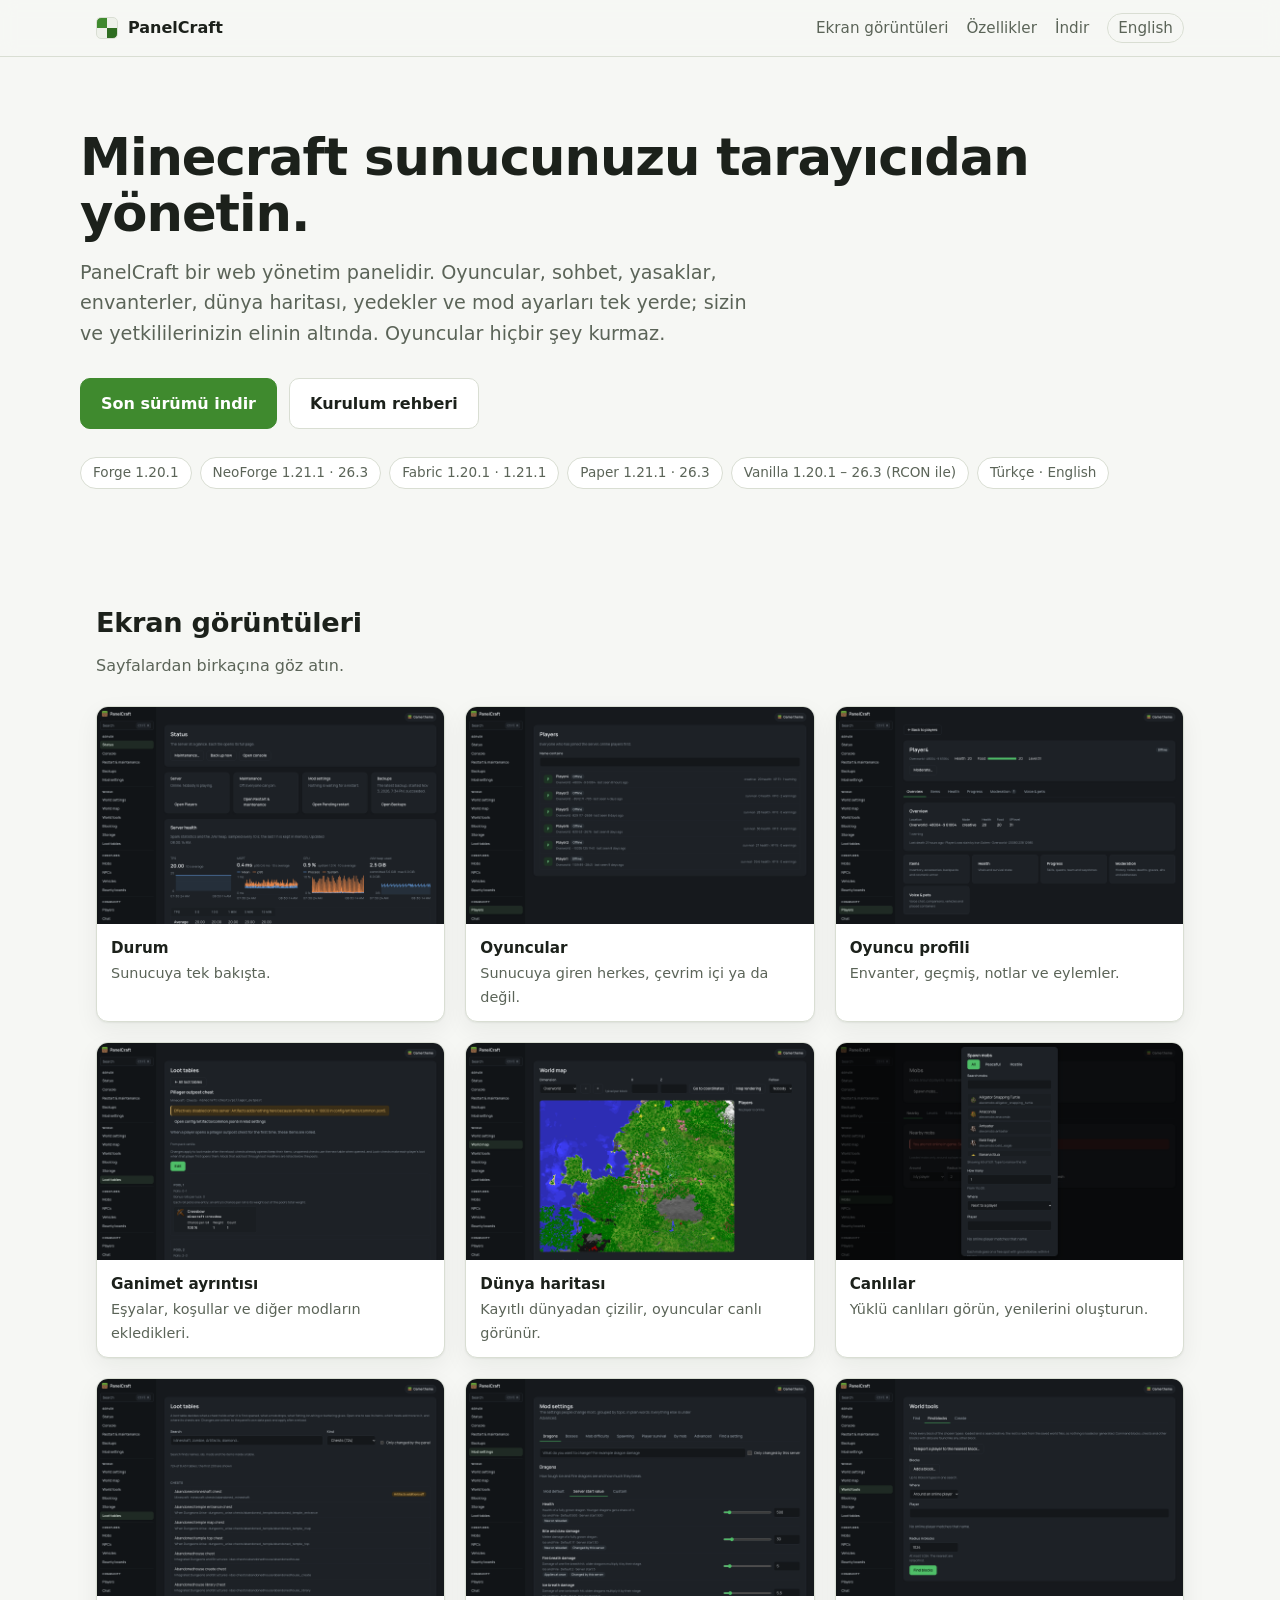
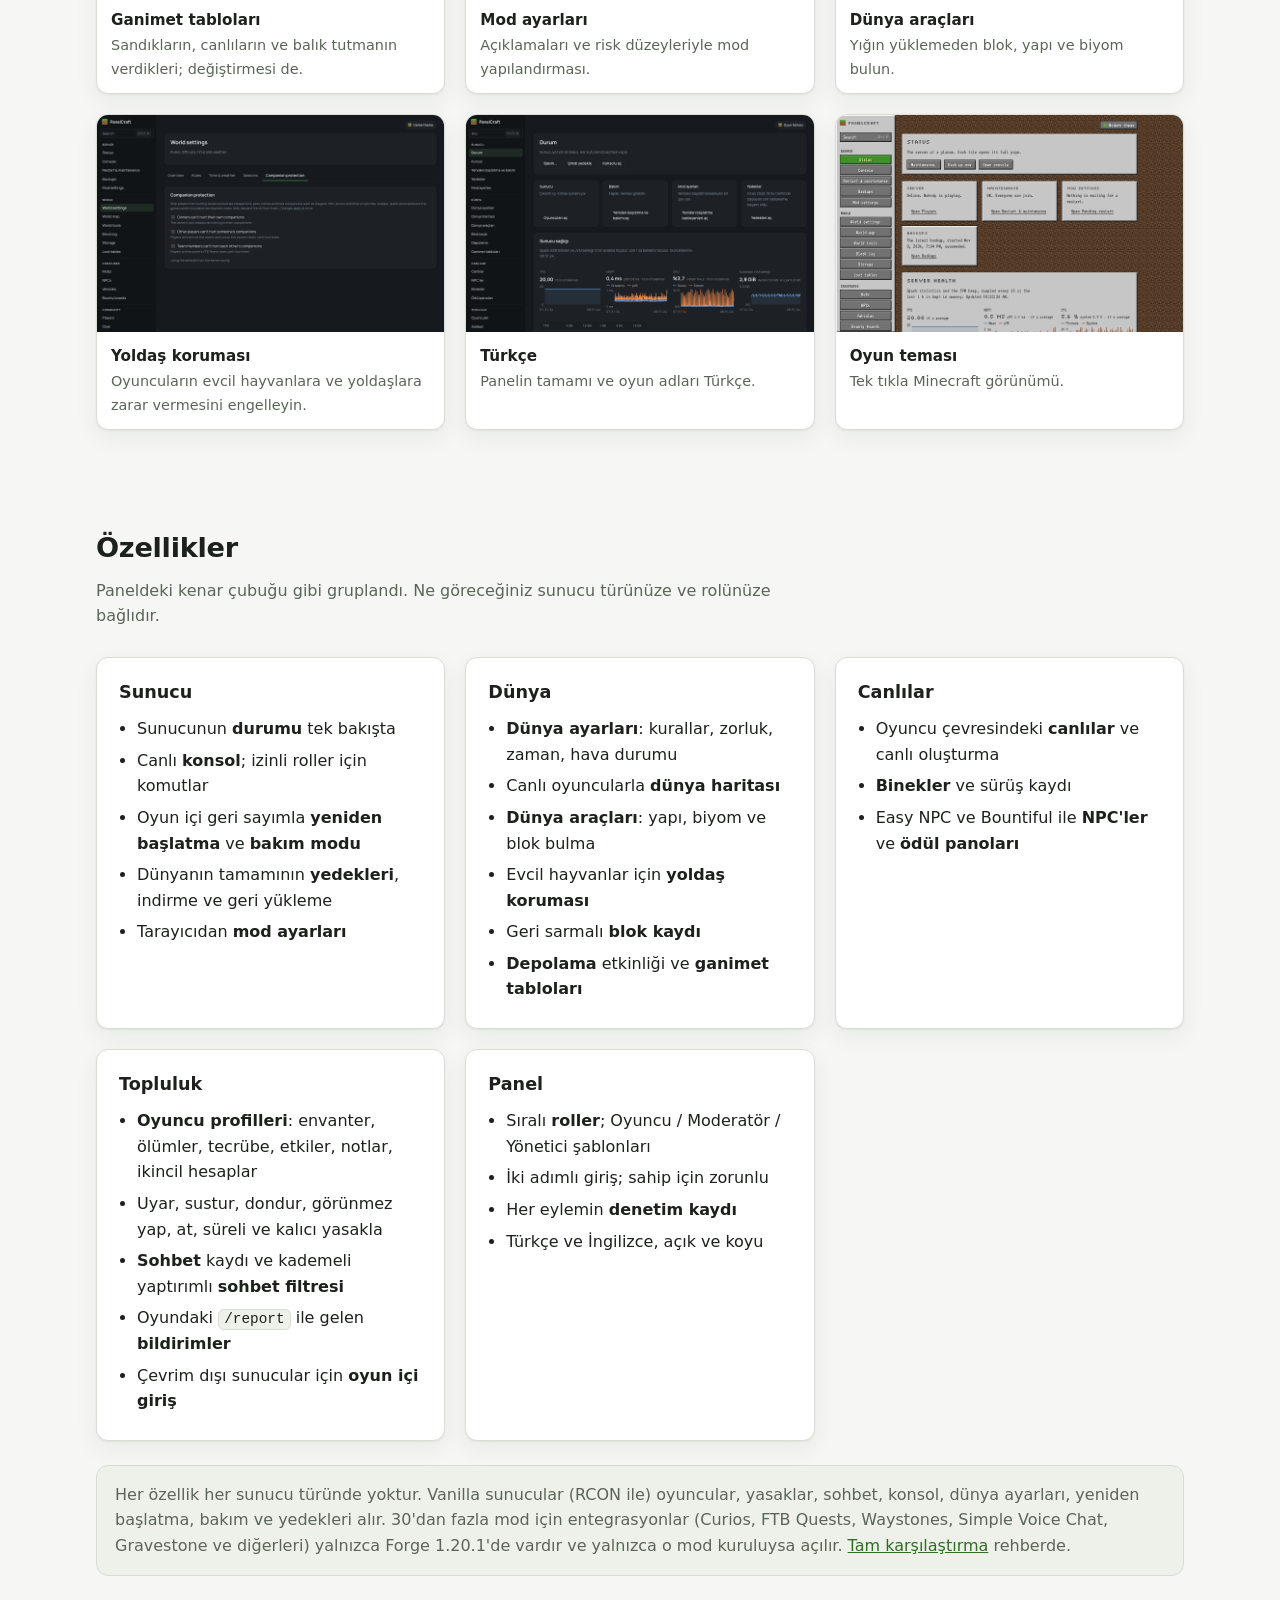
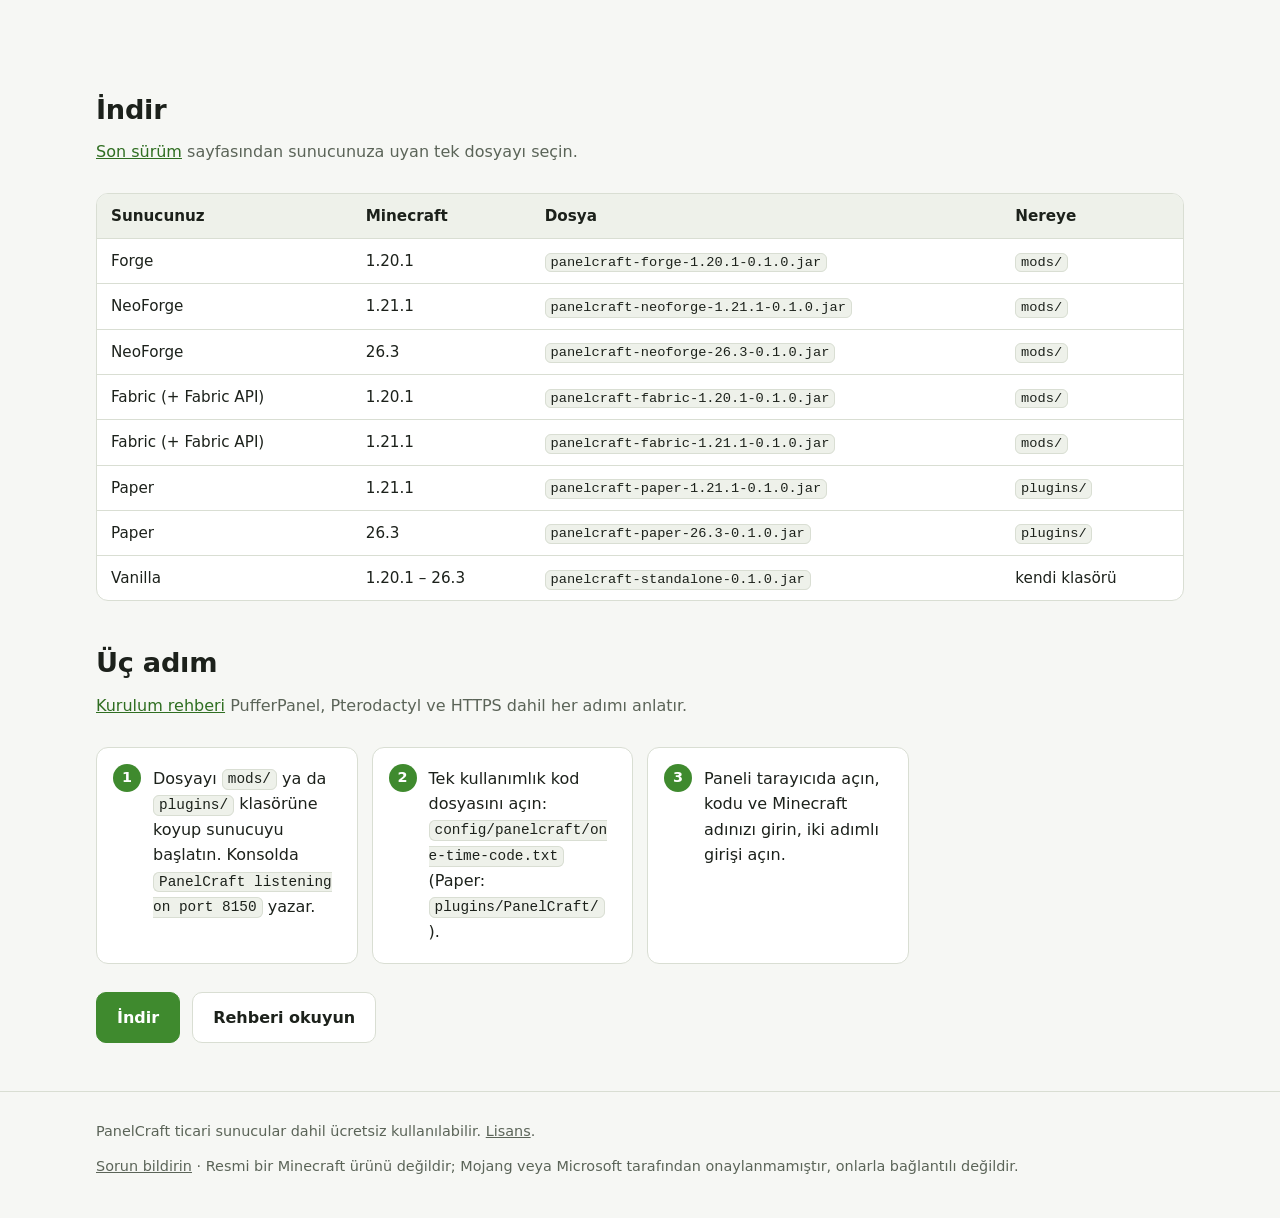
==== docs/tr.html @ 31ed97be "Add the PanelCraft readme in English and Turkish, the licence, third-party notices, the project page" ====
<!doctype html>
<html lang="tr">
<head>
<meta charset="utf-8">
<meta name="viewport" content="width=device-width, initial-scale=1">
<title>PanelCraft</title>
<meta name="description" content="Minecraft sunucuları için web yönetim paneli. Forge, NeoForge, Fabric, Paper ve vanilla. Ücretsiz kullanım.">
<meta name="color-scheme" content="light dark">
<link rel="alternate" hreflang="en" href="./">
<link rel="stylesheet" href="style.css">
</head>
<body>

<header class="top">
  <div class="wrap">
    <a class="brand" href="tr.html"><span class="brand-mark" aria-hidden="true"></span>PanelCraft</a>
    <nav aria-label="Ana menü">
      <a class="hide-sm" href="#ekran-goruntuleri">Ekran görüntüleri</a>
      <a class="hide-sm" href="#ozellikler">Özellikler</a>
      <a class="hide-sm" href="#indir">İndir</a>
      <a class="lang" href="./" hreflang="en" lang="en">English</a>
    </nav>
  </div>
</header>

<main>
  <div class="wrap hero">
    <h1>Minecraft sunucunuzu tarayıcıdan yönetin.</h1>
    <p class="lede">PanelCraft bir web yönetim panelidir. Oyuncular, sohbet, yasaklar, envanterler, dünya haritası, yedekler ve mod ayarları tek yerde; sizin ve yetkililerinizin elinin altında. Oyuncular hiçbir şey kurmaz.</p>
    <div class="cta">
      <a class="btn primary" href="https://github.com/panelcraft/panelcraft/releases/latest">Son sürümü indir</a>
      <a class="btn" href="https://github.com/panelcraft/panelcraft/blob/main/README.tr.md#kurulum">Kurulum rehberi</a>
    </div>
    <ul class="platforms" aria-label="Desteklenen sunucular">
      <li>Forge 1.20.1</li>
      <li>NeoForge 1.21.1 · 26.3</li>
      <li>Fabric 1.20.1 · 1.21.1</li>
      <li>Paper 1.21.1 · 26.3</li>
      <li>Vanilla 1.20.1 – 26.3 (RCON ile)</li>
      <li>Türkçe · English</li>
    </ul>
  </div>

  <section id="ekran-goruntuleri">
    <div class="wrap">
      <h2>Ekran görüntüleri</h2>
      <p class="sub">Sayfalardan birkaçına göz atın.</p>
      <div class="gallery">
        <figure class="shot" data-placeholder="status.png"><img src="screenshots/status.png" alt="Durum sayfası" loading="lazy" onerror="this.parentNode.classList.add('missing')"><figcaption><b>Durum</b><span>Sunucuya tek bakışta.</span></figcaption></figure>
        <figure class="shot" data-placeholder="players.png"><img src="screenshots/players.png" alt="Oyuncular sayfası" loading="lazy" onerror="this.parentNode.classList.add('missing')"><figcaption><b>Oyuncular</b><span>Sunucuya giren herkes, çevrim içi ya da değil.</span></figcaption></figure>
        <figure class="shot" data-placeholder="profile.png"><img src="screenshots/profile.png" alt="Oyuncu profili" loading="lazy" onerror="this.parentNode.classList.add('missing')"><figcaption><b>Oyuncu profili</b><span>Envanter, geçmiş, notlar ve eylemler.</span></figcaption></figure>
        <figure class="shot" data-placeholder="loot-detail.png"><img src="screenshots/loot-detail.png" alt="Ganimet tablosu ayrıntısı" loading="lazy" onerror="this.parentNode.classList.add('missing')"><figcaption><b>Ganimet ayrıntısı</b><span>Eşyalar, koşullar ve diğer modların ekledikleri.</span></figcaption></figure>
        <figure class="shot" data-placeholder="map.png"><img src="screenshots/map.png" alt="Dünya haritası" loading="lazy" onerror="this.parentNode.classList.add('missing')"><figcaption><b>Dünya haritası</b><span>Kayıtlı dünyadan çizilir, oyuncular canlı görünür.</span></figcaption></figure>
        <figure class="shot" data-placeholder="spawn-mobs.png"><img src="screenshots/spawn-mobs.png" alt="Canlı oluşturma" loading="lazy" onerror="this.parentNode.classList.add('missing')"><figcaption><b>Canlılar</b><span>Yüklü canlıları görün, yenilerini oluşturun.</span></figcaption></figure>
        <figure class="shot" data-placeholder="loot.png"><img src="screenshots/loot.png" alt="Ganimet tabloları" loading="lazy" onerror="this.parentNode.classList.add('missing')"><figcaption><b>Ganimet tabloları</b><span>Sandıkların, canlıların ve balık tutmanın verdikleri; değiştirmesi de.</span></figcaption></figure>
        <figure class="shot" data-placeholder="mod-settings.png"><img src="screenshots/mod-settings.png" alt="Mod ayarları" loading="lazy" onerror="this.parentNode.classList.add('missing')"><figcaption><b>Mod ayarları</b><span>Açıklamaları ve risk düzeyleriyle mod yapılandırması.</span></figcaption></figure>
        <figure class="shot" data-placeholder="find-blocks.png"><img src="screenshots/find-blocks.png" alt="Blok bulma" loading="lazy" onerror="this.parentNode.classList.add('missing')"><figcaption><b>Dünya araçları</b><span>Yığın yüklemeden blok, yapı ve biyom bulun.</span></figcaption></figure>
        <figure class="shot" data-placeholder="companion-protection.png"><img src="screenshots/companion-protection.png" alt="Yoldaş koruması" loading="lazy" onerror="this.parentNode.classList.add('missing')"><figcaption><b>Yoldaş koruması</b><span>Oyuncuların evcil hayvanlara ve yoldaşlara zarar vermesini engelleyin.</span></figcaption></figure>
        <figure class="shot" data-placeholder="turkish.png"><img src="screenshots/turkish.png" alt="Türkçe panel" loading="lazy" onerror="this.parentNode.classList.add('missing')"><figcaption><b>Türkçe</b><span>Panelin tamamı ve oyun adları Türkçe.</span></figcaption></figure>
        <figure class="shot" data-placeholder="game-theme.png"><img src="screenshots/game-theme.png" alt="Oyun teması" loading="lazy" onerror="this.parentNode.classList.add('missing')"><figcaption><b>Oyun teması</b><span>Tek tıkla Minecraft görünümü.</span></figcaption></figure>
      </div>
    </div>
  </section>

  <section id="ozellikler">
    <div class="wrap">
      <h2>Özellikler</h2>
      <p class="sub">Paneldeki kenar çubuğu gibi gruplandı. Ne göreceğiniz sunucu türünüze ve rolünüze bağlıdır.</p>
      <div class="groups">
        <div class="group">
          <h3>Sunucu</h3>
          <ul>
            <li>Sunucunun <b>durumu</b> tek bakışta</li>
            <li>Canlı <b>konsol</b>; izinli roller için komutlar</li>
            <li>Oyun içi geri sayımla <b>yeniden başlatma</b> ve <b>bakım modu</b></li>
            <li>Dünyanın tamamının <b>yedekleri</b>, indirme ve geri yükleme</li>
            <li>Tarayıcıdan <b>mod ayarları</b></li>
          </ul>
        </div>
        <div class="group">
          <h3>Dünya</h3>
          <ul>
            <li><b>Dünya ayarları</b>: kurallar, zorluk, zaman, hava durumu</li>
            <li>Canlı oyuncularla <b>dünya haritası</b></li>
            <li><b>Dünya araçları</b>: yapı, biyom ve blok bulma</li>
            <li>Evcil hayvanlar için <b>yoldaş koruması</b></li>
            <li>Geri sarmalı <b>blok kaydı</b></li>
            <li><b>Depolama</b> etkinliği ve <b>ganimet tabloları</b></li>
          </ul>
        </div>
        <div class="group">
          <h3>Canlılar</h3>
          <ul>
            <li>Oyuncu çevresindeki <b>canlılar</b> ve canlı oluşturma</li>
            <li><b>Binekler</b> ve sürüş kaydı</li>
            <li>Easy NPC ve Bountiful ile <b>NPC'ler</b> ve <b>ödül panoları</b></li>
          </ul>
        </div>
        <div class="group">
          <h3>Topluluk</h3>
          <ul>
            <li><b>Oyuncu profilleri</b>: envanter, ölümler, tecrübe, etkiler, notlar, ikincil hesaplar</li>
            <li>Uyar, sustur, dondur, görünmez yap, at, süreli ve kalıcı yasakla</li>
            <li><b>Sohbet</b> kaydı ve kademeli yaptırımlı <b>sohbet filtresi</b></li>
            <li>Oyundaki <code>/report</code> ile gelen <b>bildirimler</b></li>
            <li>Çevrim dışı sunucular için <b>oyun içi giriş</b></li>
          </ul>
        </div>
        <div class="group">
          <h3>Panel</h3>
          <ul>
            <li>Sıralı <b>roller</b>; Oyuncu / Moderatör / Yönetici şablonları</li>
            <li>İki adımlı giriş; sahip için zorunlu</li>
            <li>Her eylemin <b>denetim kaydı</b></li>
            <li>Türkçe ve İngilizce, açık ve koyu</li>
          </ul>
        </div>
      </div>
      <p class="note">Her özellik her sunucu türünde yoktur. Vanilla sunucular (RCON ile) oyuncular, yasaklar, sohbet, konsol, dünya ayarları, yeniden başlatma, bakım ve yedekleri alır. 30'dan fazla mod için entegrasyonlar (Curios, FTB Quests, Waystones, Simple Voice Chat, Gravestone ve diğerleri) yalnızca Forge 1.20.1'de vardır ve yalnızca o mod kuruluysa açılır. <a href="https://github.com/panelcraft/panelcraft/blob/main/README.tr.md#sunucu-türüne-göre-özellikler">Tam karşılaştırma</a> rehberde.</p>
    </div>
  </section>

  <section id="indir">
    <div class="wrap">
      <h2>İndir</h2>
      <p class="sub"><a href="https://github.com/panelcraft/panelcraft/releases/latest">Son sürüm</a> sayfasından sunucunuza uyan tek dosyayı seçin.</p>
      <div class="table-scroll">
        <table>
          <thead><tr><th>Sunucunuz</th><th>Minecraft</th><th>Dosya</th><th>Nereye</th></tr></thead>
          <tbody>
            <tr><td>Forge</td><td>1.20.1</td><td><code>panelcraft-forge-1.20.1-0.1.0.jar</code></td><td><code>mods/</code></td></tr>
            <tr><td>NeoForge</td><td>1.21.1</td><td><code>panelcraft-neoforge-1.21.1-0.1.0.jar</code></td><td><code>mods/</code></td></tr>
            <tr><td>NeoForge</td><td>26.3</td><td><code>panelcraft-neoforge-26.3-0.1.0.jar</code></td><td><code>mods/</code></td></tr>
            <tr><td>Fabric (+ Fabric API)</td><td>1.20.1</td><td><code>panelcraft-fabric-1.20.1-0.1.0.jar</code></td><td><code>mods/</code></td></tr>
            <tr><td>Fabric (+ Fabric API)</td><td>1.21.1</td><td><code>panelcraft-fabric-1.21.1-0.1.0.jar</code></td><td><code>mods/</code></td></tr>
            <tr><td>Paper</td><td>1.21.1</td><td><code>panelcraft-paper-1.21.1-0.1.0.jar</code></td><td><code>plugins/</code></td></tr>
            <tr><td>Paper</td><td>26.3</td><td><code>panelcraft-paper-26.3-0.1.0.jar</code></td><td><code>plugins/</code></td></tr>
            <tr><td>Vanilla</td><td>1.20.1 – 26.3</td><td><code>panelcraft-standalone-0.1.0.jar</code></td><td>kendi klasörü</td></tr>
          </tbody>
        </table>
      </div>

      <h2 style="margin-top:40px">Üç adım</h2>
      <p class="sub"><a href="https://github.com/panelcraft/panelcraft/blob/main/README.tr.md#kurulum">Kurulum rehberi</a> PufferPanel, Pterodactyl ve HTTPS dahil her adımı anlatır.</p>
      <ol class="steps">
        <li>Dosyayı <code>mods/</code> ya da <code>plugins/</code> klasörüne koyup sunucuyu başlatın. Konsolda <code>PanelCraft listening on port 8150</code> yazar.</li>
        <li>Tek kullanımlık kod dosyasını açın: <code>config/panelcraft/one-time-code.txt</code> (Paper: <code>plugins/PanelCraft/</code>).</li>
        <li>Paneli tarayıcıda açın, kodu ve Minecraft adınızı girin, iki adımlı girişi açın.</li>
      </ol>
      <div class="cta" style="margin-top:28px">
        <a class="btn primary" href="https://github.com/panelcraft/panelcraft/releases/latest">İndir</a>
        <a class="btn" href="https://github.com/panelcraft/panelcraft/blob/main/README.tr.md#kurulum">Rehberi okuyun</a>
      </div>
    </div>
  </section>
</main>

<footer>
  <div class="wrap">
    <span>PanelCraft ticari sunucular dahil ücretsiz kullanılabilir. <a href="https://github.com/panelcraft/panelcraft/blob/main/LICENSE">Lisans</a>.</span>
    <span><a href="https://github.com/panelcraft/panelcraft/issues">Sorun bildirin</a> · Resmi bir Minecraft ürünü değildir; Mojang veya Microsoft tarafından onaylanmamıştır, onlarla bağlantılı değildir.</span>
  </div>
</footer>

</body>
</html>
---- docs/style.css ----
:root {
  --bg: #f6f7f4;
  --surface: #ffffff;
  --surface-2: #eef1ea;
  --text: #1c211b;
  --muted: #5b6458;
  --line: #d9ded3;
  --accent: #3f8a2e;
  --accent-strong: #2f6e21;
  --accent-text: #ffffff;
  --shadow: 0 1px 2px rgba(20, 30, 15, .06), 0 8px 24px rgba(20, 30, 15, .06);
  --radius: 12px;
  --max: 1120px;
  color-scheme: light;
}

@media (prefers-color-scheme: dark) {
  :root {
    --bg: #111410;
    --surface: #181c17;
    --surface-2: #1f251d;
    --text: #e7ebe3;
    --muted: #a2ab9d;
    --line: #2c3429;
    --accent: #6cc04a;
    --accent-strong: #84d364;
    --accent-text: #0d1a08;
    --shadow: 0 1px 2px rgba(0, 0, 0, .3), 0 8px 24px rgba(0, 0, 0, .25);
    color-scheme: dark;
  }
}

* { box-sizing: border-box; }

html { scroll-behavior: smooth; }

body {
  margin: 0;
  background: var(--bg);
  color: var(--text);
  font: 16px/1.6 system-ui, -apple-system, "Segoe UI", Roboto, "Helvetica Neue", Arial, sans-serif;
  -webkit-font-smoothing: antialiased;
}

a { color: var(--accent-strong); }
a:hover { text-decoration-thickness: 2px; }

code {
  font: .9em/1.4 ui-monospace, SFMono-Regular, Menlo, Consolas, monospace;
  background: var(--surface-2);
  border: 1px solid var(--line);
  border-radius: 6px;
  padding: .1em .35em;
  overflow-wrap: anywhere;
}

.wrap { max-width: var(--max); margin: 0 auto; padding: 0 16px; }

.top {
  position: sticky;
  top: 0;
  z-index: 10;
  background: color-mix(in srgb, var(--bg) 88%, transparent);
  backdrop-filter: blur(8px);
  border-bottom: 1px solid var(--line);
}
.top .wrap { display: flex; align-items: center; gap: 16px; height: 56px; }
.brand { display: flex; align-items: center; gap: 10px; font-weight: 700; color: var(--text); text-decoration: none; }
.brand-mark {
  width: 22px; height: 22px; border-radius: 5px;
  background:
    linear-gradient(var(--accent) 0 0) 0 0 / 50% 50% no-repeat,
    linear-gradient(var(--accent-strong) 0 0) 100% 100% / 50% 50% no-repeat,
    var(--surface-2);
  border: 1px solid var(--line);
}
.top nav { margin-left: auto; display: flex; gap: 18px; align-items: center; }
.top nav a { color: var(--muted); text-decoration: none; font-size: .95rem; }
.top nav a:hover { color: var(--text); }
.lang { border: 1px solid var(--line); border-radius: 999px; padding: 2px 10px; }

@media (max-width: 640px) {
  .top nav a.hide-sm { display: none; }
}

.hero { padding: 72px 0 48px; }
.hero h1 { font-size: clamp(2rem, 5vw, 3.2rem); line-height: 1.1; margin: 0 0 16px; letter-spacing: -.02em; }
.hero p.lede { font-size: 1.2rem; color: var(--muted); max-width: 680px; margin: 0 0 28px; }
.cta { display: flex; flex-wrap: wrap; gap: 12px; }
.btn {
  display: inline-flex; align-items: center; gap: 8px;
  padding: 12px 20px; border-radius: 10px; font-weight: 600; text-decoration: none;
  border: 1px solid var(--line); color: var(--text); background: var(--surface);
}
.btn.primary { background: var(--accent); border-color: var(--accent); color: var(--accent-text); }
.btn.primary:hover { background: var(--accent-strong); border-color: var(--accent-strong); }
.platforms { display: flex; flex-wrap: wrap; gap: 8px; margin-top: 28px; padding: 0; list-style: none; }
.platforms li {
  font-size: .85rem; color: var(--muted); background: var(--surface);
  border: 1px solid var(--line); border-radius: 999px; padding: 4px 12px;
}

section { padding: 48px 0; }
section h2 { font-size: 1.7rem; margin: 0 0 8px; letter-spacing: -.01em; }
section > .wrap > p.sub { color: var(--muted); margin: 0 0 28px; max-width: 720px; }

.gallery { display: grid; grid-template-columns: repeat(auto-fill, minmax(min(100%, 320px), 1fr)); gap: 20px; }
.shot {
  margin: 0; background: var(--surface); border: 1px solid var(--line);
  border-radius: var(--radius); overflow: hidden; box-shadow: var(--shadow);
}
.shot img { display: block; width: 100%; height: auto; aspect-ratio: 16 / 10; object-fit: cover; object-position: top; background: var(--surface-2); }
.shot figcaption { padding: 12px 14px; font-size: .95rem; }
.shot figcaption b { display: block; }
.shot figcaption span { color: var(--muted); font-size: .9rem; }
.shot.missing img { display: none; }
.shot.missing::before {
  content: attr(data-placeholder);
  display: flex; align-items: center; justify-content: center;
  aspect-ratio: 16 / 10; color: var(--muted); font-size: .9rem;
  background: repeating-linear-gradient(45deg, var(--surface-2) 0 12px, var(--surface) 12px 24px);
  border-bottom: 1px solid var(--line);
}

.groups { display: grid; grid-template-columns: repeat(auto-fill, minmax(min(100%, 300px), 1fr)); gap: 20px; }
.group {
  background: var(--surface); border: 1px solid var(--line); border-radius: var(--radius);
  padding: 20px 22px; box-shadow: var(--shadow);
}
.group h3 { margin: 0 0 10px; font-size: 1.1rem; }
.group ul { margin: 0; padding-left: 18px; }
.group li { margin: 6px 0; }
.group li b { font-weight: 600; }

.note {
  margin-top: 24px; padding: 16px 18px; border-radius: var(--radius);
  background: var(--surface-2); border: 1px solid var(--line); color: var(--muted);
}

.table-scroll { overflow-x: auto; border: 1px solid var(--line); border-radius: var(--radius); background: var(--surface); }
table { border-collapse: collapse; width: 100%; min-width: 560px; font-size: .95rem; }
th, td { text-align: left; padding: 10px 14px; border-bottom: 1px solid var(--line); vertical-align: top; }
th { background: var(--surface-2); font-weight: 600; }
tr:last-child td { border-bottom: 0; }

.steps { counter-reset: step; list-style: none; padding: 0; margin: 0; display: grid; gap: 14px; grid-template-columns: repeat(auto-fill, minmax(min(100%, 240px), 1fr)); }
.steps li {
  counter-increment: step; background: var(--surface); border: 1px solid var(--line);
  border-radius: var(--radius); padding: 18px 18px 18px 56px; position: relative;
}
.steps li::before {
  content: counter(step); position: absolute; left: 16px; top: 16px;
  width: 28px; height: 28px; border-radius: 50%;
  background: var(--accent); color: var(--accent-text);
  display: flex; align-items: center; justify-content: center; font-weight: 700; font-size: .9rem;
}

footer { border-top: 1px solid var(--line); padding: 28px 0 40px; color: var(--muted); font-size: .9rem; }
footer .wrap { display: flex; flex-wrap: wrap; gap: 12px 24px; justify-content: space-between; }
footer a { color: var(--muted); }
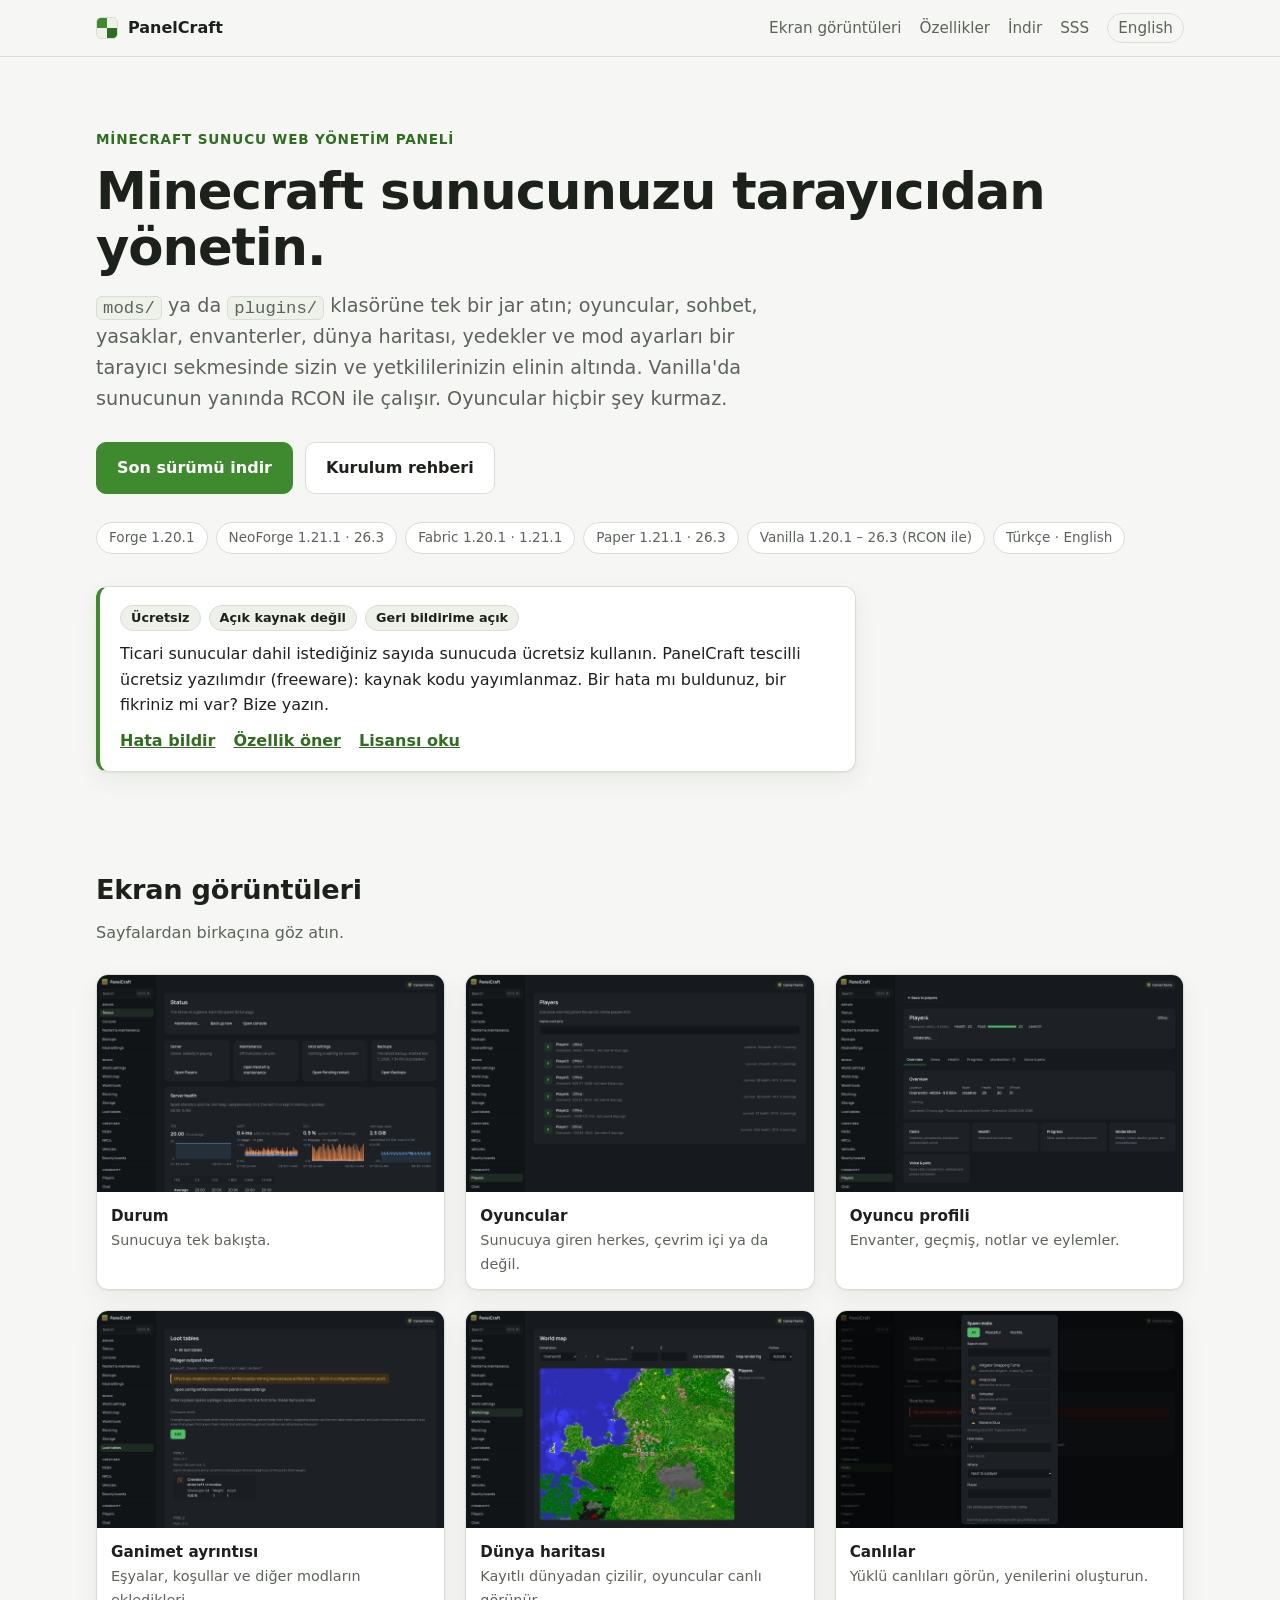
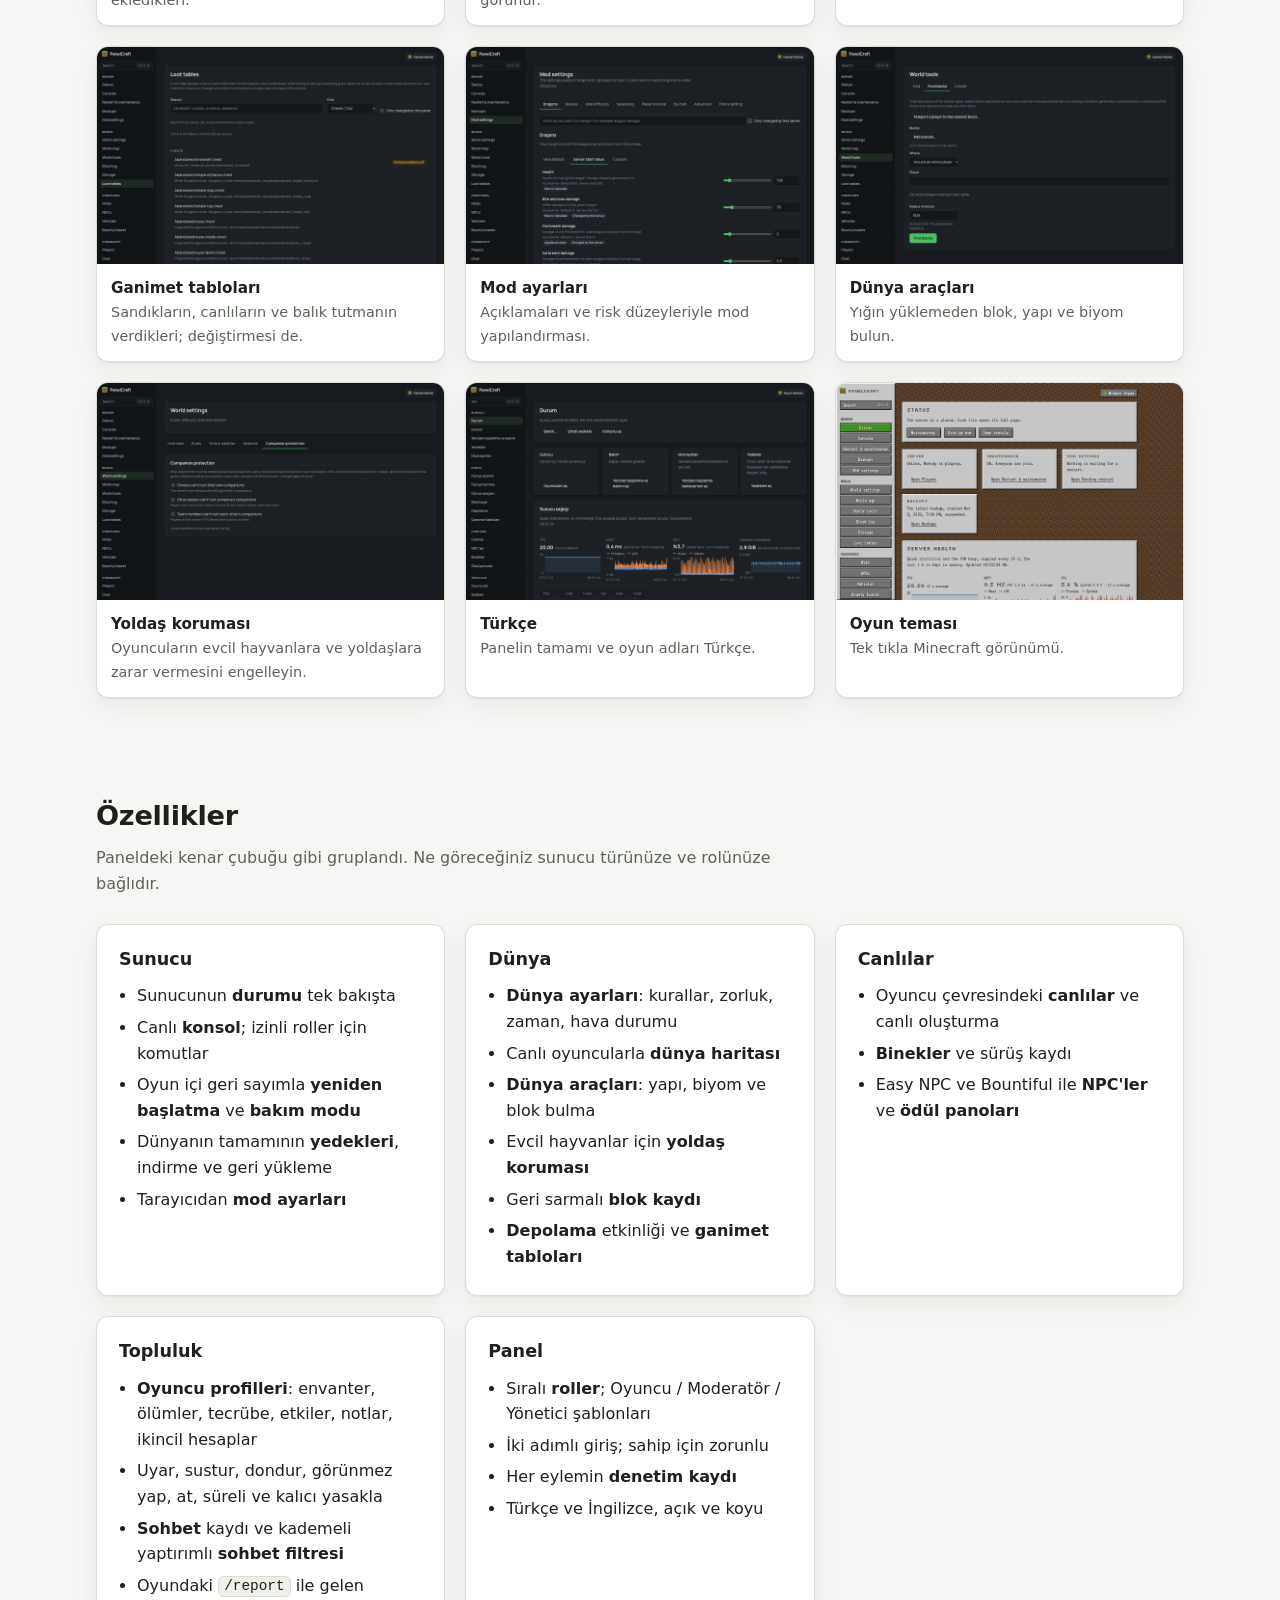
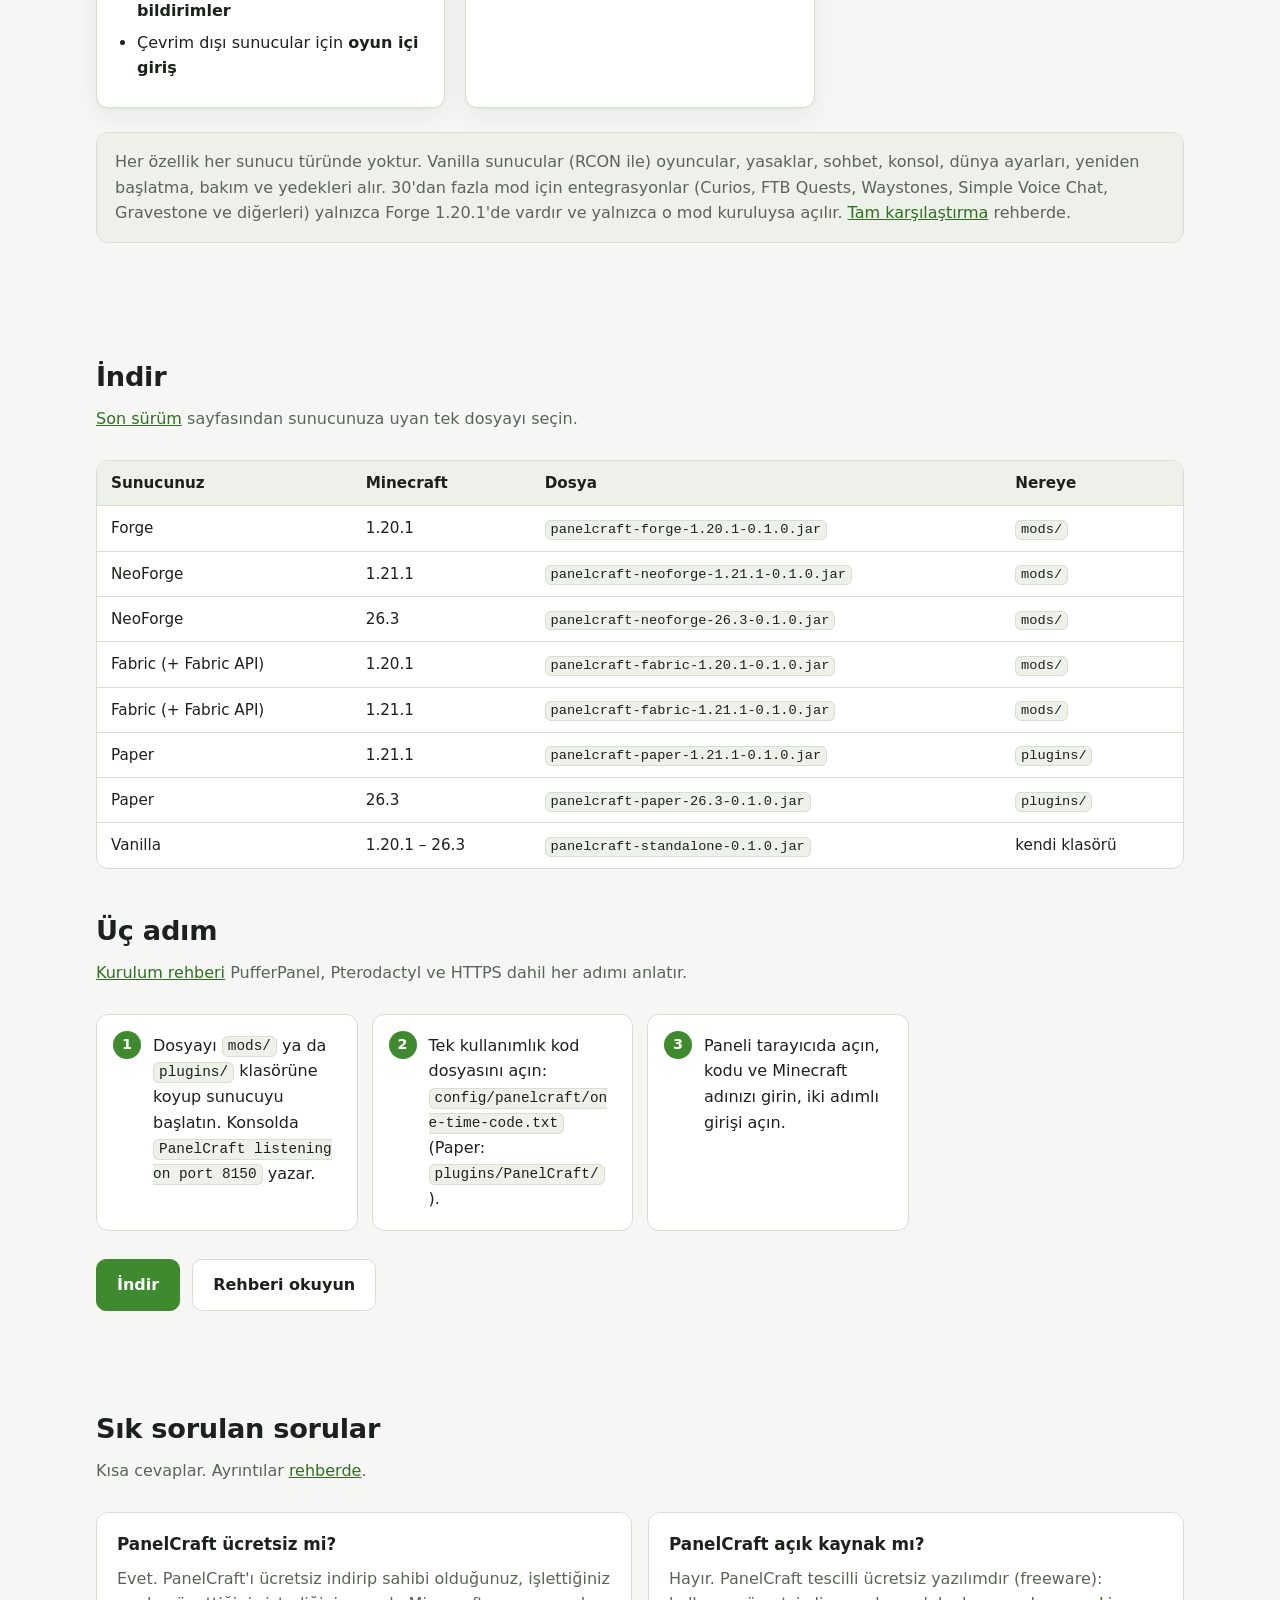
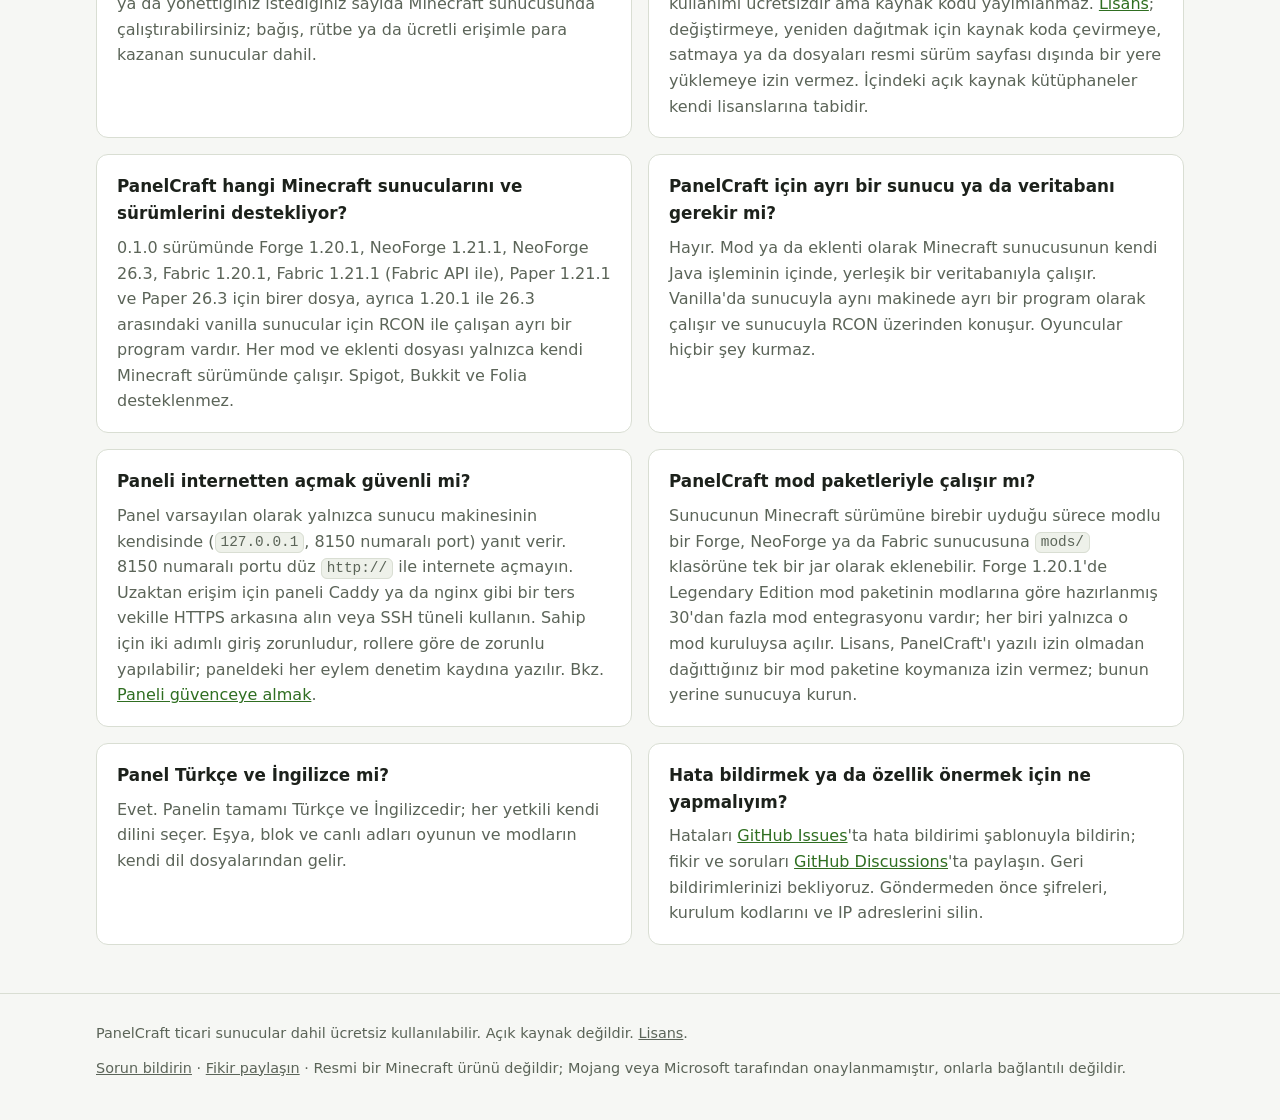
==== commit 821f026d: "Make PanelCraft easy to find for search and AI engines with llms.txt, structured data, an FAQ, a sit" ====
--- a/docs/tr.html
+++ b/docs/tr.html
@@ -3,11 +3,127 @@
 <head>
 <meta charset="utf-8">
 <meta name="viewport" content="width=device-width, initial-scale=1">
-<title>PanelCraft</title>
-<meta name="description" content="Minecraft sunucuları için web yönetim paneli. Forge, NeoForge, Fabric, Paper ve vanilla. Ücretsiz kullanım.">
+<title>PanelCraft: Forge, NeoForge, Fabric ve Paper için Minecraft sunucu web yönetim ve moderasyon paneli</title>
+<meta name="description" content="PanelCraft, Forge, NeoForge, Fabric, Paper ve vanilla (RCON) için ücretsiz bir Minecraft sunucu web yönetim ve moderasyon panelidir. Oyuncular, sohbet, yasaklar, dünya haritası, yedekler ve mod ayarları tarayıcıda. Ücretsiz, açık kaynak değil.">
 <meta name="color-scheme" content="light dark">
-<link rel="alternate" hreflang="en" href="./">
+<link rel="canonical" href="https://panelcraft.github.io/panelcraft/tr.html">
+<link rel="alternate" hreflang="en" href="https://panelcraft.github.io/panelcraft/">
+<link rel="alternate" hreflang="tr" href="https://panelcraft.github.io/panelcraft/tr.html">
+<link rel="alternate" hreflang="x-default" href="https://panelcraft.github.io/panelcraft/">
+<link rel="alternate" type="text/plain" title="llms.txt" href="https://panelcraft.github.io/panelcraft/llms.txt">
+<meta property="og:type" content="website">
+<meta property="og:site_name" content="PanelCraft">
+<meta property="og:title" content="PanelCraft: Minecraft sunucu web yönetim paneli">
+<meta property="og:description" content="Forge, NeoForge, Fabric, Paper ve vanilla Minecraft sunucuları için web moderasyon paneli. Ticari sunucular dahil ücretsiz. Açık kaynak değildir.">
+<meta property="og:url" content="https://panelcraft.github.io/panelcraft/tr.html">
+<meta property="og:locale" content="tr_TR">
+<meta property="og:locale:alternate" content="en_US">
+<meta property="og:image" content="https://panelcraft.github.io/panelcraft/screenshots/turkish.png">
+<meta property="og:image:width" content="1440">
+<meta property="og:image:height" content="900">
+<meta property="og:image:alt" content="PanelCraft paneli Türkçe">
+<meta name="twitter:card" content="summary_large_image">
+<meta name="twitter:title" content="PanelCraft: Minecraft sunucu web yönetim paneli">
+<meta name="twitter:description" content="Forge, NeoForge, Fabric, Paper ve vanilla Minecraft sunucuları için web moderasyon paneli. Ücretsiz, açık kaynak değil.">
+<meta name="twitter:image" content="https://panelcraft.github.io/panelcraft/screenshots/turkish.png">
+<meta name="twitter:image:alt" content="PanelCraft paneli Türkçe">
 <link rel="stylesheet" href="style.css">
+<script type="application/ld+json">
+{
+  "@context": "https://schema.org",
+  "@type": "SoftwareApplication",
+  "name": "PanelCraft",
+  "description": "Minecraft sunucuları için web yönetim ve moderasyon paneli. Forge, NeoForge, Fabric ve Paper'da mod ya da eklenti olarak, vanilla sunucunun yanında ise RCON ile konuşan ayrı bir program olarak çalışır. Ücretsizdir, açık kaynak değildir.",
+  "url": "https://panelcraft.github.io/panelcraft/tr.html",
+  "applicationCategory": "UtilitiesApplication",
+  "applicationSubCategory": "Minecraft sunucu yönetimi",
+  "operatingSystem": "Java",
+  "softwareVersion": "0.1.0",
+  "datePublished": "2026-11-08",
+  "downloadUrl": "https://github.com/panelcraft/panelcraft/releases/tag/v0.1.0",
+  "installUrl": "https://github.com/panelcraft/panelcraft/blob/main/README.tr.md#kurulum",
+  "softwareHelp": "https://github.com/panelcraft/panelcraft/blob/main/README.tr.md",
+  "license": "https://github.com/panelcraft/panelcraft/blob/main/LICENSE",
+  "isAccessibleForFree": true,
+  "inLanguage": ["tr", "en"],
+  "softwareRequirements": "Minecraft sürümüne göre Java 17, 21 veya 25; Linux, Windows veya macOS",
+  "screenshot": [
+    "https://panelcraft.github.io/panelcraft/screenshots/turkish.png",
+    "https://panelcraft.github.io/panelcraft/screenshots/status.png",
+    "https://panelcraft.github.io/panelcraft/screenshots/map.png"
+  ],
+  "offers": {
+    "@type": "Offer",
+    "price": "0",
+    "priceCurrency": "TRY"
+  },
+  "featureList": [
+    "Forge 1.20.1, NeoForge 1.21.1 ve 26.3, Fabric 1.20.1 ve 1.21.1, Paper 1.21.1 ve 26.3",
+    "RCON ile çalışan ayrı programla vanilla 1.20.1 – 26.3",
+    "Canlı konsol, oyun içi geri sayımlı yeniden başlatma, bakım modu",
+    "İndirilebilen ve geri yüklenebilen dünya yedekleri",
+    "Mod ayarları düzenleyici",
+    "Canlı oyuncu konumlarıyla dünya haritası",
+    "Chunk yüklemeden yapı, biyom ve blok bulma",
+    "Geri almalı blok kaydı",
+    "Ganimet tablosu görüntüleyici ve düzenleyici",
+    "Envanter, geçmiş ve notlarla oyuncu profilleri",
+    "Uyarma, susturma, dondurma, görünmezlik, atma, süreli ve kalıcı yasak",
+    "Sohbet kaydı ve kademeli yaptırımlı sohbet filtresi",
+    "Oyun içi bildirimler ve çevrim dışı sunucular için oyun içi giriş",
+    "Şablonlu yetkili rolleri, iki adımlı giriş ve denetim kaydı",
+    "Türkçe ve İngilizce, açık ve koyu tema"
+  ]
+}
+</script>
+<script type="application/ld+json">
+{
+  "@context": "https://schema.org",
+  "@type": "FAQPage",
+  "mainEntity": [
+    {
+      "@type": "Question",
+      "name": "PanelCraft ücretsiz mi?",
+      "acceptedAnswer": { "@type": "Answer", "text": "Evet. PanelCraft'ı ücretsiz indirip sahibi olduğunuz, işlettiğiniz ya da yönettiğiniz istediğiniz sayıda Minecraft sunucusunda çalıştırabilirsiniz; bağış, rütbe ya da ücretli erişimle para kazanan sunucular dahil." }
+    },
+    {
+      "@type": "Question",
+      "name": "PanelCraft açık kaynak mı?",
+      "acceptedAnswer": { "@type": "Answer", "text": "Hayır. PanelCraft tescilli ücretsiz yazılımdır (freeware): kullanımı ücretsizdir ama kaynak kodu yayımlanmaz. Lisans; değiştirmeye, yeniden dağıtmak için kaynak koda çevirmeye, satmaya ya da dosyaları resmi sürüm sayfası dışında bir yere yüklemeye izin vermez. İçindeki açık kaynak kütüphaneler kendi lisanslarına tabidir." }
+    },
+    {
+      "@type": "Question",
+      "name": "PanelCraft hangi Minecraft sunucularını ve sürümlerini destekliyor?",
+      "acceptedAnswer": { "@type": "Answer", "text": "0.1.0 sürümünde Forge 1.20.1, NeoForge 1.21.1, NeoForge 26.3, Fabric 1.20.1, Fabric 1.21.1 (Fabric API ile), Paper 1.21.1 ve Paper 26.3 için birer dosya, ayrıca 1.20.1 ile 26.3 arasındaki vanilla sunucular için RCON ile çalışan ayrı bir program vardır. Her mod ve eklenti dosyası yalnızca kendi Minecraft sürümünde çalışır. Spigot, Bukkit ve Folia desteklenmez." }
+    },
+    {
+      "@type": "Question",
+      "name": "PanelCraft için ayrı bir sunucu ya da veritabanı gerekir mi?",
+      "acceptedAnswer": { "@type": "Answer", "text": "Hayır. Mod ya da eklenti olarak Minecraft sunucusunun kendi Java işleminin içinde, yerleşik bir veritabanıyla çalışır. Vanilla'da sunucuyla aynı makinede ayrı bir program olarak çalışır ve sunucuyla RCON üzerinden konuşur. Oyuncular hiçbir şey kurmaz." }
+    },
+    {
+      "@type": "Question",
+      "name": "Paneli internetten açmak güvenli mi?",
+      "acceptedAnswer": { "@type": "Answer", "text": "Panel varsayılan olarak yalnızca sunucu makinesinin kendisinde (127.0.0.1, 8150 numaralı port) yanıt verir. 8150 numaralı portu düz http ile internete açmayın. Uzaktan erişim için paneli Caddy ya da nginx gibi bir ters vekille HTTPS arkasına alın veya SSH tüneli kullanın. Sahip için iki adımlı giriş zorunludur, rollere göre de zorunlu yapılabilir; paneldeki her eylem denetim kaydına yazılır." }
+    },
+    {
+      "@type": "Question",
+      "name": "PanelCraft mod paketleriyle çalışır mı?",
+      "acceptedAnswer": { "@type": "Answer", "text": "Sunucunun Minecraft sürümüne birebir uyduğu sürece modlu bir Forge, NeoForge ya da Fabric sunucusuna mods klasörüne tek bir jar olarak eklenebilir. Forge 1.20.1'de Legendary Edition mod paketinin modlarına göre hazırlanmış 30'dan fazla mod entegrasyonu vardır; her biri yalnızca o mod kuruluysa açılır. Lisans, PanelCraft'ı yazılı izin olmadan dağıttığınız bir mod paketine koymanıza izin vermez; bunun yerine sunucuya kurun." }
+    },
+    {
+      "@type": "Question",
+      "name": "Panel Türkçe ve İngilizce mi?",
+      "acceptedAnswer": { "@type": "Answer", "text": "Evet. Panelin tamamı Türkçe ve İngilizcedir; her yetkili kendi dilini seçer. Eşya, blok ve canlı adları oyunun ve modların kendi dil dosyalarından gelir." }
+    },
+    {
+      "@type": "Question",
+      "name": "Hata bildirmek ya da özellik önermek için ne yapmalıyım?",
+      "acceptedAnswer": { "@type": "Answer", "text": "Hataları https://github.com/panelcraft/panelcraft/issues adresindeki GitHub Issues'ta hata bildirimi şablonuyla bildirin; fikir ve soruları https://github.com/panelcraft/panelcraft/discussions adresindeki GitHub Discussions'ta paylaşın. Geri bildirimlerinizi bekliyoruz. Göndermeden önce şifreleri, kurulum kodlarını ve IP adreslerini silin." }
+    }
+  ]
+}
+</script>
 </head>
 <body>
 
@@ -18,6 +134,7 @@
       <a class="hide-sm" href="#ekran-goruntuleri">Ekran görüntüleri</a>
       <a class="hide-sm" href="#ozellikler">Özellikler</a>
       <a class="hide-sm" href="#indir">İndir</a>
+      <a class="hide-sm" href="#sss">SSS</a>
       <a class="lang" href="./" hreflang="en" lang="en">English</a>
     </nav>
   </div>
@@ -25,8 +142,9 @@
 
 <main>
   <div class="wrap hero">
+    <p class="eyebrow">Minecraft sunucu web yönetim paneli</p>
     <h1>Minecraft sunucunuzu tarayıcıdan yönetin.</h1>
-    <p class="lede">PanelCraft bir web yönetim panelidir. Oyuncular, sohbet, yasaklar, envanterler, dünya haritası, yedekler ve mod ayarları tek yerde; sizin ve yetkililerinizin elinin altında. Oyuncular hiçbir şey kurmaz.</p>
+    <p class="lede"><code>mods/</code> ya da <code>plugins/</code> klasörüne tek bir jar atın; oyuncular, sohbet, yasaklar, envanterler, dünya haritası, yedekler ve mod ayarları bir tarayıcı sekmesinde sizin ve yetkililerinizin elinin altında. Vanilla'da sunucunun yanında RCON ile çalışır. Oyuncular hiçbir şey kurmaz.</p>
     <div class="cta">
       <a class="btn primary" href="https://github.com/panelcraft/panelcraft/releases/latest">Son sürümü indir</a>
       <a class="btn" href="https://github.com/panelcraft/panelcraft/blob/main/README.tr.md#kurulum">Kurulum rehberi</a>
@@ -39,6 +157,11 @@
       <li>Vanilla 1.20.1 – 26.3 (RCON ile)</li>
       <li>Türkçe · English</li>
     </ul>
+    <aside class="strip" aria-label="Lisans ve geri bildirim">
+      <p class="strip-tags"><span>Ücretsiz</span><span>Açık kaynak değil</span><span>Geri bildirime açık</span></p>
+      <p>Ticari sunucular dahil istediğiniz sayıda sunucuda ücretsiz kullanın. PanelCraft tescilli ücretsiz yazılımdır (freeware): kaynak kodu yayımlanmaz. Bir hata mı buldunuz, bir fikriniz mi var? Bize yazın.</p>
+      <p class="strip-links"><a href="https://github.com/panelcraft/panelcraft/issues/new?template=bug_report.md">Hata bildir</a> <a href="https://github.com/panelcraft/panelcraft/discussions">Özellik öner</a> <a href="https://github.com/panelcraft/panelcraft/blob/main/LICENSE">Lisansı oku</a></p>
+    </aside>
   </div>
 
   <section id="ekran-goruntuleri">
@@ -153,12 +276,53 @@
       </div>
     </div>
   </section>
+
+  <section id="sss">
+    <div class="wrap">
+      <h2>Sık sorulan sorular</h2>
+      <p class="sub">Kısa cevaplar. Ayrıntılar <a href="https://github.com/panelcraft/panelcraft/blob/main/README.tr.md">rehberde</a>.</p>
+      <div class="faq">
+        <div class="qa">
+          <h3>PanelCraft ücretsiz mi?</h3>
+          <p>Evet. PanelCraft'ı ücretsiz indirip sahibi olduğunuz, işlettiğiniz ya da yönettiğiniz istediğiniz sayıda Minecraft sunucusunda çalıştırabilirsiniz; bağış, rütbe ya da ücretli erişimle para kazanan sunucular dahil.</p>
+        </div>
+        <div class="qa">
+          <h3>PanelCraft açık kaynak mı?</h3>
+          <p>Hayır. PanelCraft tescilli ücretsiz yazılımdır (freeware): kullanımı ücretsizdir ama kaynak kodu yayımlanmaz. <a href="https://github.com/panelcraft/panelcraft/blob/main/LICENSE">Lisans</a>; değiştirmeye, yeniden dağıtmak için kaynak koda çevirmeye, satmaya ya da dosyaları resmi sürüm sayfası dışında bir yere yüklemeye izin vermez. İçindeki açık kaynak kütüphaneler kendi lisanslarına tabidir.</p>
+        </div>
+        <div class="qa">
+          <h3>PanelCraft hangi Minecraft sunucularını ve sürümlerini destekliyor?</h3>
+          <p>0.1.0 sürümünde Forge 1.20.1, NeoForge 1.21.1, NeoForge 26.3, Fabric 1.20.1, Fabric 1.21.1 (Fabric API ile), Paper 1.21.1 ve Paper 26.3 için birer dosya, ayrıca 1.20.1 ile 26.3 arasındaki vanilla sunucular için RCON ile çalışan ayrı bir program vardır. Her mod ve eklenti dosyası yalnızca kendi Minecraft sürümünde çalışır. Spigot, Bukkit ve Folia desteklenmez.</p>
+        </div>
+        <div class="qa">
+          <h3>PanelCraft için ayrı bir sunucu ya da veritabanı gerekir mi?</h3>
+          <p>Hayır. Mod ya da eklenti olarak Minecraft sunucusunun kendi Java işleminin içinde, yerleşik bir veritabanıyla çalışır. Vanilla'da sunucuyla aynı makinede ayrı bir program olarak çalışır ve sunucuyla RCON üzerinden konuşur. Oyuncular hiçbir şey kurmaz.</p>
+        </div>
+        <div class="qa">
+          <h3>Paneli internetten açmak güvenli mi?</h3>
+          <p>Panel varsayılan olarak yalnızca sunucu makinesinin kendisinde (<code>127.0.0.1</code>, 8150 numaralı port) yanıt verir. 8150 numaralı portu düz <code>http://</code> ile internete açmayın. Uzaktan erişim için paneli Caddy ya da nginx gibi bir ters vekille HTTPS arkasına alın veya SSH tüneli kullanın. Sahip için iki adımlı giriş zorunludur, rollere göre de zorunlu yapılabilir; paneldeki her eylem denetim kaydına yazılır. Bkz. <a href="https://github.com/panelcraft/panelcraft/blob/main/README.tr.md#paneli-güvenceye-almak">Paneli güvenceye almak</a>.</p>
+        </div>
+        <div class="qa">
+          <h3>PanelCraft mod paketleriyle çalışır mı?</h3>
+          <p>Sunucunun Minecraft sürümüne birebir uyduğu sürece modlu bir Forge, NeoForge ya da Fabric sunucusuna <code>mods/</code> klasörüne tek bir jar olarak eklenebilir. Forge 1.20.1'de Legendary Edition mod paketinin modlarına göre hazırlanmış 30'dan fazla mod entegrasyonu vardır; her biri yalnızca o mod kuruluysa açılır. Lisans, PanelCraft'ı yazılı izin olmadan dağıttığınız bir mod paketine koymanıza izin vermez; bunun yerine sunucuya kurun.</p>
+        </div>
+        <div class="qa">
+          <h3>Panel Türkçe ve İngilizce mi?</h3>
+          <p>Evet. Panelin tamamı Türkçe ve İngilizcedir; her yetkili kendi dilini seçer. Eşya, blok ve canlı adları oyunun ve modların kendi dil dosyalarından gelir.</p>
+        </div>
+        <div class="qa">
+          <h3>Hata bildirmek ya da özellik önermek için ne yapmalıyım?</h3>
+          <p>Hataları <a href="https://github.com/panelcraft/panelcraft/issues">GitHub Issues</a>'ta hata bildirimi şablonuyla bildirin; fikir ve soruları <a href="https://github.com/panelcraft/panelcraft/discussions">GitHub Discussions</a>'ta paylaşın. Geri bildirimlerinizi bekliyoruz. Göndermeden önce şifreleri, kurulum kodlarını ve IP adreslerini silin.</p>
+        </div>
+      </div>
+    </div>
+  </section>
 </main>
 
 <footer>
   <div class="wrap">
-    <span>PanelCraft ticari sunucular dahil ücretsiz kullanılabilir. <a href="https://github.com/panelcraft/panelcraft/blob/main/LICENSE">Lisans</a>.</span>
-    <span><a href="https://github.com/panelcraft/panelcraft/issues">Sorun bildirin</a> · Resmi bir Minecraft ürünü değildir; Mojang veya Microsoft tarafından onaylanmamıştır, onlarla bağlantılı değildir.</span>
+    <span>PanelCraft ticari sunucular dahil ücretsiz kullanılabilir. Açık kaynak değildir. <a href="https://github.com/panelcraft/panelcraft/blob/main/LICENSE">Lisans</a>.</span>
+    <span><a href="https://github.com/panelcraft/panelcraft/issues">Sorun bildirin</a> · <a href="https://github.com/panelcraft/panelcraft/discussions">Fikir paylaşın</a> · Resmi bir Minecraft ürünü değildir; Mojang veya Microsoft tarafından onaylanmamıştır, onlarla bağlantılı değildir.</span>
   </div>
 </footer>
 
--- a/docs/style.css
+++ b/docs/style.css
@@ -83,7 +83,7 @@
   .top nav a.hide-sm { display: none; }
 }
 
-.hero { padding: 72px 0 48px; }
+.hero { padding-top: 72px; padding-bottom: 48px; }
 .hero h1 { font-size: clamp(2rem, 5vw, 3.2rem); line-height: 1.1; margin: 0 0 16px; letter-spacing: -.02em; }
 .hero p.lede { font-size: 1.2rem; color: var(--muted); max-width: 680px; margin: 0 0 28px; }
 .cta { display: flex; flex-wrap: wrap; gap: 12px; }
@@ -158,3 +158,30 @@
 footer { border-top: 1px solid var(--line); padding: 28px 0 40px; color: var(--muted); font-size: .9rem; }
 footer .wrap { display: flex; flex-wrap: wrap; gap: 12px 24px; justify-content: space-between; }
 footer a { color: var(--muted); }
+
+.eyebrow {
+  margin: 0 0 12px; font-size: .85rem; font-weight: 600; letter-spacing: .06em;
+  text-transform: uppercase; color: var(--accent-strong);
+}
+
+.strip {
+  margin-top: 32px; padding: 18px 20px; max-width: 760px;
+  background: var(--surface); border: 1px solid var(--line); border-left: 4px solid var(--accent);
+  border-radius: var(--radius); box-shadow: var(--shadow);
+}
+.strip p { margin: 0 0 10px; }
+.strip p:last-child { margin-bottom: 0; }
+.strip-tags { display: flex; flex-wrap: wrap; gap: 8px; }
+.strip-tags span {
+  font-size: .8rem; font-weight: 700; padding: 2px 10px; border-radius: 999px;
+  background: var(--surface-2); border: 1px solid var(--line); color: var(--text);
+}
+.strip-links { display: flex; flex-wrap: wrap; gap: 6px 18px; font-weight: 600; }
+
+.faq { display: grid; grid-template-columns: repeat(auto-fill, minmax(min(100%, 420px), 1fr)); gap: 16px; }
+.qa {
+  background: var(--surface); border: 1px solid var(--line); border-radius: var(--radius);
+  padding: 18px 20px;
+}
+.qa h3 { margin: 0 0 8px; font-size: 1.05rem; }
+.qa p { margin: 0; color: var(--muted); }
